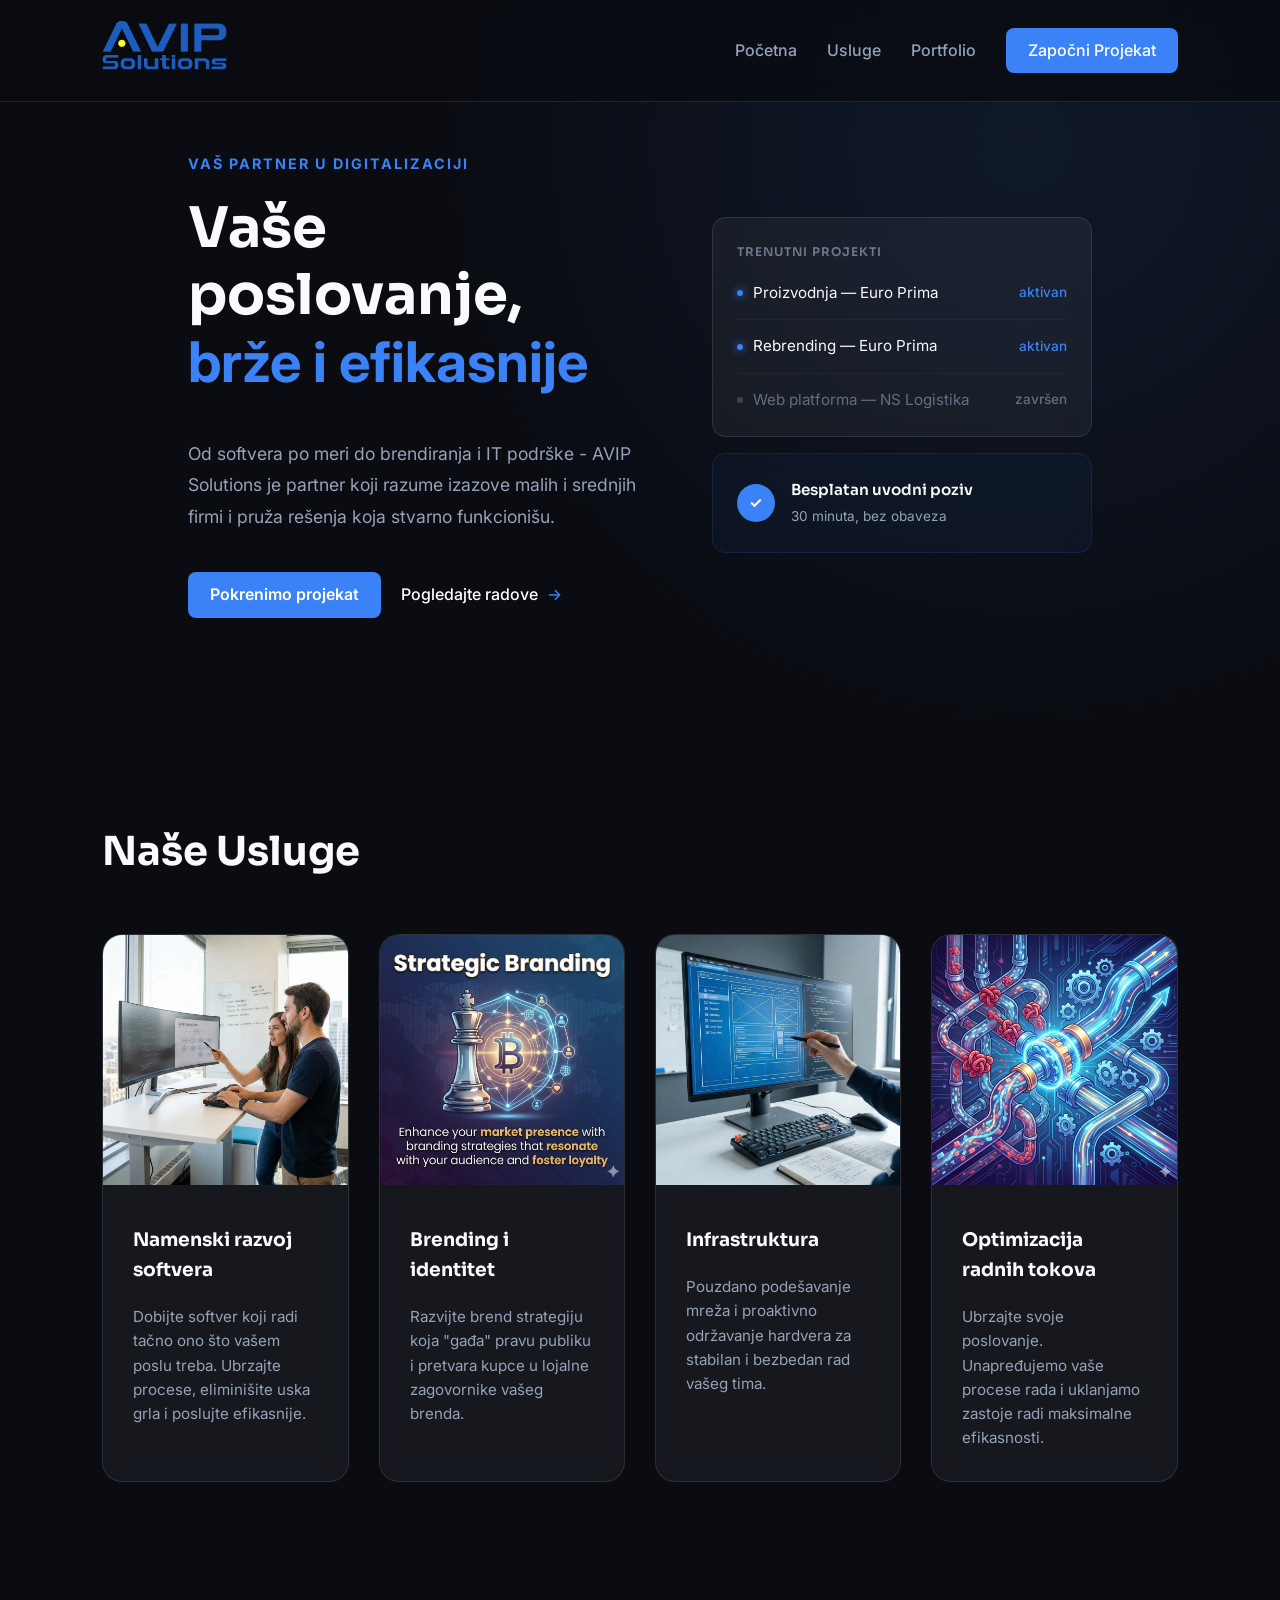
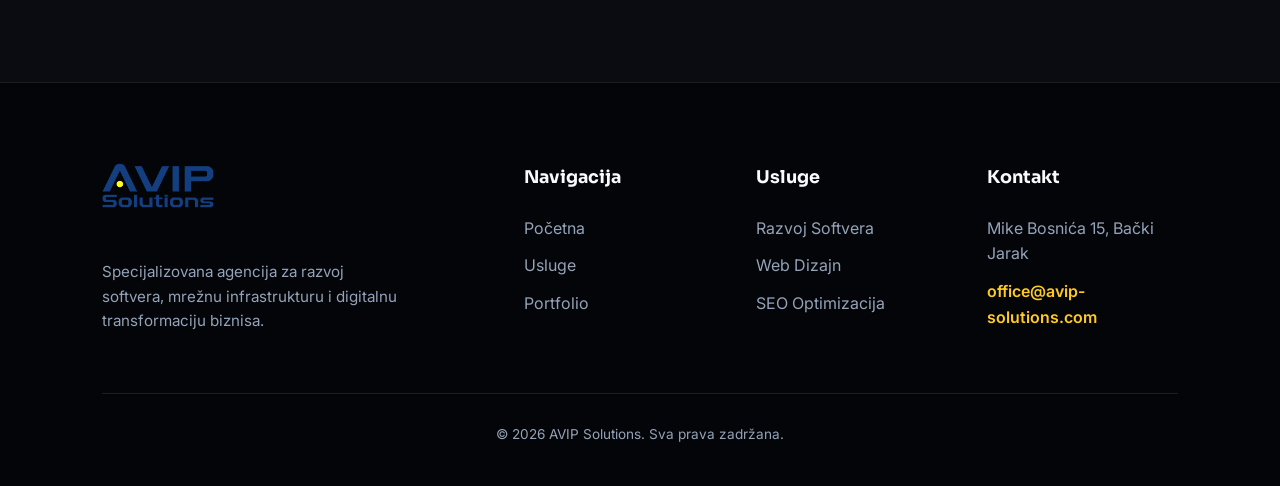
==== index.html @ 5bfb1603 "popravljen raspored na hero sekciji" ====
<!DOCTYPE html>
<html lang="sr">
<head>
  <meta charset="UTF-8">
  <meta name="viewport" content="width=device-width, initial-scale=1.0">
  <title>Početna | AVIP Solutions</title>
  <link rel="stylesheet" href="css/style.css">
</head>
<body>

<div id="nav-placeholder"></div>

<header class="hero-sekcija">
  <div class="kontejner"> <div class="hero-sadrzaj">
    <span class="nadnaslov">VAŠ PARTNER U DIGITALIZACIJI</span>

    <h1>
      Vaše poslovanje,<br> <span class="plavi-tekst">brže i efikasnije</span>
    </h1>

    <p class="hero-opis">
      Od softvera po meri do brendiranja i IT podrške - AVIP Solutions je partner koji razume izazove malih i srednjih firmi i pruža rešenja koja stvarno funkcionišu.
    </p>

    <div class="hero-akcije">
      <a href="kontakt.html" class="dugme-akcija">Pokrenimo projekat</a>
      <a href="portfolio.html" class="link-sekundarni">Pogledajte radove <span class="strelica">→</span></a>
    </div>
  </div>
    <div class="hero-desno">
      <div class="hero-kartica">
        <h3>TRENUTNI PROJEKTI</h3>
        <ul class="lista-projekata">
          <li>
            <span class="projekat-naziv"><span class="tackica plava-tackica"></span>Proizvodnja &mdash; Euro Prima</span>
            <span class="status aktivan">aktivan</span>
          </li>
          <li>
            <span class="projekat-naziv"><span class="tackica plava-tackica"></span>Rebrending &mdash; Euro Prima</span>
            <span class="status aktivan">aktivan</span>
          </li>
          <li>
            <span class="projekat-naziv tekst-zavrsen"><span class="tackica siva-tackica"></span>Web platforma &mdash; NS Logistika</span>
            <span class="status zavrsen">završen</span>
          </li>
        </ul>
      </div>

      <div class="hero-kartica kartica-poziv">
        <div class="krug-kvacica">&check;</div>
        <div class="poziv-tekst">
          <h4>Besplatan uvodni poziv</h4>
          <p>30 minuta, bez obaveza</p>
        </div>
      </div>
    </div>

  </div> </header>

<section class="sekcija-usluge-pocetna">
  <div class="kontejner">
    <h2 class="usluge-pocetna-naslov">Naše Usluge</h2>

    <div class="usluge-mreza-pocetna">

      <a href="usluge.html" class="portfolio-link">
        <div class="portfolio-kartica">
          <div class="kontejner-slike">
            <img src="img/razvojsoftvera.webp" alt="Namenski razvoj softvera">
          </div>
          <div class="sadrzaj-kartice">
            <h3>Namenski razvoj softvera</h3>
            <p>Dobijte softver koji radi tačno ono što vašem poslu treba. Ubrzajte procese, eliminišite uska grla i poslujte efikasnije.</p>
          </div>
        </div>
      </a>

      <a href="usluge.html" class="portfolio-link">
        <div class="portfolio-kartica">
          <div class="kontejner-slike">
            <img src="img/brending.webp" alt="Brending i identitet">
          </div>
          <div class="sadrzaj-kartice">
            <h3>Brending i identitet</h3>
            <p>Razvijte brend strategiju koja "gađa" pravu publiku i pretvara kupce u lojalne zagovornike vašeg brenda.</p>
          </div>
        </div>
      </a>

      <a href="usluge.html" class="portfolio-link">
        <div class="portfolio-kartica">
          <div class="kontejner-slike">
            <img src="img/infrastruktura.webp" alt="Infrastruktura">
          </div>
          <div class="sadrzaj-kartice">
            <h3>Infrastruktura</h3>
            <p>Pouzdano podešavanje mreža i proaktivno održavanje hardvera za stabilan i bezbedan rad vašeg tima.</p>
          </div>
        </div>
      </a>

      <a href="usluge.html" class="portfolio-link">
        <div class="portfolio-kartica">
          <div class="kontejner-slike">
            <img src="img/organizacijart.webp" alt="Optimizacija radnih tokova">
          </div>
          <div class="sadrzaj-kartice">
            <h3>Optimizacija radnih tokova</h3>
            <p>Ubrzajte svoje poslovanje. Unapređujemo vaše procese rada i uklanjamo zastoje radi maksimalne efikasnosti.</p>
          </div>
        </div>
      </a>

    </div>
  </div>
</section>

<div id="footer-placeholder"></div>

<script src="js/skriptaZaNaviFoot.js"></script>
</body>
</html>
---- css/style.css ----
/* boje i fontovi */
@import url('https://fonts.googleapis.com/css2?family=Inter:wght@300;400;600&family=Sora:wght@400;600;700;800&display=swap');

:root {
  --pozadina-tamna: #0a0c12;
  --pozadina-kartice: rgba(255, 255, 255, 0.05);
  --akcenat-plava: #3b82f6;
  --tekst-glavni: #f8fafc;
  --tekst-izbledeli: #94a3b8;
  --staklo-ivica: rgba(255, 255, 255, 0.1);
  --tranzicija: all 0.3s ease;
  --logo-plava: #1b3a6a;
  --akcenat-zuta: #ffcb1f;
}

/* resetovanje */
* {
  margin: 0;
  padding: 0;
  box-sizing: border-box;
  font-family: 'Inter', sans-serif;
}

body {
  background-color: var(--pozadina-tamna);
  color: var(--tekst-glavni);
  line-height: 1.6;
  overflow-x: hidden;
}

/* navbar */
.navigacija {
  display: flex;
  justify-content: space-between;
  align-items: center;
  padding: 20px 8%;
  position: fixed;
  top: 0;
  width: 100%;
  z-index: 1000;
  background: rgba(10, 12, 18, 0.85);
  backdrop-filter: blur(12px);
  border-bottom: 1px solid var(--staklo-ivica);
}

.logo {
  font-family: 'Sora', sans-serif;
  font-size: 1.5rem;
  font-weight: 800;
  text-decoration: none;
  color: var(--logo-plava);
  filter: brightness(1.5);
}

.logo span {
  color: var(--akcenat-zuta);
}

.kontejner {
  width: 100%;
  padding: 0 8%; /* Ovo je ključ - poklapa se sa tvojim navbarom */
  margin: 0 auto;
  max-width: 1440px;
}

.nav-linkovi {
  display: flex;
  list-style: none;
  gap: 30px;
  align-items: center;
}

.nav-linkovi a {
  text-decoration: none;
  color: var(--tekst-izbledeli);
  transition: var(--tranzicija);
  font-weight: 500;
}

.nav-linkovi a:hover, .nav-linkovi a.aktivno {
  color: var(--tekst-glavni);
}

.dugme-akcija {
  background: var(--akcenat-plava);
  color: white !important;
  padding: 10px 22px;
  border-radius: 8px;
  font-weight: 600;
  text-decoration: none;
  transition: var(--tranzicija);
}

.dugme-akcija:hover {
  filter: brightness(1.1);
  transform: translateY(-2px);
  box-shadow: 0 4px 15px rgba(59, 130, 246, 0.4);
}

/* kartice : portfolio */
.portfolio-link {
  text-decoration: none;
  color: inherit;
  display: block;
}

.portfolio-kartica {
  background: var(--pozadina-kartice);
  border-radius: 20px;
  overflow: hidden;
  border: 1px solid var(--staklo-ivica);
  transition: var(--tranzicija);
  height: 100%;
  backdrop-filter: blur(10px);
}

.kontejner-slike {
  height: 250px;
  background: #161b22;
  overflow: hidden;
  display: flex;
  align-items: center;
  justify-content: center;
}

.kontejner-slike img {
  width: 100%;
  height: 100%;
  object-fit: cover;
  transition: transform 0.5s ease;
}

.sadrzaj-kartice {
  padding: 30px;
}

.kategorija {
  color: var(--akcenat-plava);
  font-size: 0.8rem;
  font-weight: 700;
  text-transform: uppercase;
  letter-spacing: 1px;
}

.sadrzaj-kartice h3 {
  margin: 10px 0;
  font-family: 'Sora', sans-serif;
}

.sadrzaj-kartice p {
  color: var(--tekst-izbledeli);
  font-size: 0.95rem;
}

/* efekat za kartice */
.portfolio-kartica:hover {
  transform: translateY(-10px);
  border-color: var(--akcenat-plava);
  box-shadow: 0 20px 40px rgba(0, 0, 0, 0.4);
  background: rgba(255, 255, 255, 0.08);
}

.portfolio-kartica:hover .kontejner-slike img {
  transform: scale(1.1);
}

/* prednosti i animacija */
.panel-prednost {
  background: rgba(255, 255, 255, 0.015);
  padding: 40px;
  border-radius: 20px;
  border: 1px solid rgba(255, 255, 255, 0.04);
  transition: all 0.4s ease;
}

.plavi-hover { border-left: 4px solid var(--akcenat-plava); }
.plavi-hover:hover {
  border-color: rgba(59, 130, 246, 0.4);
  box-shadow: -8px 0 25px rgba(59, 130, 246, 0.15);
  background: rgba(255, 255, 255, 0.025);
  transform: translateY(-3px);
}

.zuti-hover { border-left: 4px solid var(--akcenat-zuta); }
.zuti-hover:hover {
  border-color: rgba(255, 203, 31, 0.4);
  box-shadow: -8px 0 25px rgba(255, 203, 31, 0.15);
  background: rgba(255, 255, 255, 0.025);
  transform: translateY(-3px);
}

/* sjaj u pozadini*/
.glow-top-left {
  position: absolute; top: 10%; left: 0; width: 400px; height: 400px;
  background: rgba(59, 130, 246, 0.12); filter: blur(100px); border-radius: 50%; pointer-events: none; z-index: 0;
}

.glow-bottom-right {
  position: absolute; bottom: 0; right: 0; width: 300px; height: 300px;
  background: rgba(255, 203, 31, 0.06); filter: blur(90px); border-radius: 50%; pointer-events: none; z-index: 0;
}

/* podnozje-footer */
.glavni-footer {
  background: #040508;
  padding: 80px 8% 40px;
  border-top: 1px solid var(--staklo-ivica);
  margin-top: 100px;
}

.footer-mreza {
  display: grid;
  grid-template-columns: 2fr 1fr 1fr 1fr;
  gap: 40px;
}

.footer-kolona h4 {
  color: var(--tekst-glavni);
  font-family: 'Sora', sans-serif;
  margin-bottom: 25px;
  font-size: 1.1rem;
}

.opis-firme {
  color: var(--tekst-izbledeli);
  margin-top: 20px;
  max-width: 300px;
  font-size: 0.95rem;
}

.footer-linkovi { list-style: none; }
.footer-linkovi li { margin-bottom: 12px; }
.footer-linkovi a {
  text-decoration: none;
  color: var(--tekst-izbledeli);
  transition: var(--tranzicija);
}

.footer-linkovi a:hover {
  color: var(--akcenat-plava);
  padding-left: 5px;
}

.autorska-prava {
  margin-top: 60px;
  padding-top: 30px;
  border-top: 1px solid var(--staklo-ivica);
  text-align: center;
  color: var(--tekst-izbledeli);
  font-size: 0.85rem;
}

/* responzivnost ka dalje*/
@media (max-width: 768px) {
  .nav-linkovi { display: none; }
  .footer-mreza { grid-template-columns: 1fr; gap: 30px; }
  .footer-kolona { text-align: center; }
}
/* stilovi */
.hero-sekcija {
  padding: 150px 8% 100px;
  min-height: 80vh;
  display: flex;
  align-items: center;
  justify-content: flex-start;
  background: radial-gradient(circle at 80% 20%, rgba(59, 130, 246, 0.1) 0%, transparent 50%);
}
.hero-sekcija p {
  margin-left: 0 ;
  margin-right: auto ;
  text-align: left ;
  max-width: 600px;
}

.nadnaslov {
  color: var(--akcenat-plava);
  font-weight: 700;
  letter-spacing: 2px;
  font-size: 0.9rem;
  display: block;
}

.hero-sekcija h1 {
  font-family: 'Sora', sans-serif;
  font-size: 3.5rem;
  line-height: 1.2;
  margin: 20px 0;
  max-width: 800px;
}

.plavi-tekst {
  color: var(--akcenat-plava);
}

.hero-opis {
  color: var(--tekst-izbledeli);
  font-size: 1.1rem;
  max-width: 600px;
  margin-bottom: 60px;
}

.hero-akcije {
  display: flex;
  gap: 20px;
  align-items: center;
}

.link-sekundarni {
  color: white;
  text-decoration: none;
  font-weight: 500;
  transition: var(--tranzicija);
}

.strelica {
  color: var(--akcenat-plava);
  margin-left: 5px;
}

/* logo i nav */
.nav-logo-img {
  height: 50px;
  width: auto;
  filter: brightness(1.2) contrast(1.1);
}

.dugme-akcija {
  display: inline-block;
}

/* detalji futera */
.logo-footer {
  display: flex;
  align-items: center;
  margin-bottom: 20px;
  text-decoration: none;
}

.footer-logo-img {
  height: 45px;
  width: auto;
  filter: brightness(1.2) contrast(1.1);
}

.kontakt-adresa {
  color: var(--tekst-izbledeli);
}

.kontakt-email {
  color: var(--akcenat-zuta);
  font-weight: 600;
  margin-top: 10px;
}

/* osnovni kontejner - sekcije */
.kontakt-heroj {
  padding: 160px 8% 100px;
  min-height: 100vh;
  display: flex;
  align-items: center;
  position: relative;
  overflow: hidden;
  background: radial-gradient(circle at 10% 20%, rgba(59, 130, 246, 0.05) 0%, transparent 40%);
}

/* leva strana i forma  */
.kontakt-mreza {
  display: grid;
  grid-template-columns: repeat(auto-fit, minmax(350px, 1fr));
  gap: 80px;
  width: 100%;
  max-width: 1300px;
  margin: 0 auto;
  position: relative;
  z-index: 1;
  align-items: stretch;
}

/* kolona sa leve strane, tekst i kartice */
.kontakt-tekst {
  display: flex;
  flex-direction: column;
  height: 100%;
}

.kontakt-tekst h1 {
  font-family: 'Sora', sans-serif;
  font-size: clamp(2.5rem, 5vw, 3.8rem);
  margin: 20px 0 30px;
  line-height: 1.1;
  letter-spacing: -1px;
}

/* razmak da gurne dole za ravnanje */
.razmak-do-kartica {
  flex: 1 1 auto;
}

/* kontakt kartice  */
.kontakt-kartice-grupa {
  display: flex;
  flex-direction: column;
  gap: 20px;
}

.kontakt-kartica {
  background: var(--pozadina-kartice);
  padding: 25px;
  border-radius: 20px;
  border: 1px solid var(--staklo-ivica);
  display: flex;
  gap: 20px;
  align-items: center;
  transition: all 0.4s ease;
  cursor: pointer;
}

.ikona-okvir {
  width: 50px;
  height: 50px;
  border-radius: 12px;
  display: flex;
  align-items: center;
  justify-content: center;
  font-size: 1.2rem;
}

/* nasa kancelarija varijabla plava */
.plava-kartica h3 {
  color: var(--akcenat-plava);
  font-size: 14px;
  margin: 0 0 5px 0;
}

/* direktan kontakt varijabla zuta */
.zuta-kartica h3 {
  color: var(--akcenat-zuta);
  font-size: 14px;
  margin: 0 0 5px 0;
}

/* stilovi za kartice */
.plava-kartica .ikona-okvir { background: rgba(59, 130, 246, 0.1); color: var(--akcenat-plava); }
.zuta-kartica .ikona-okvir { background: rgba(255, 203, 31, 0.1); color: var(--akcenat-zuta); }

.plava-kartica:hover {
  transform: translateY(-5px) scale(1.01);
  border-color: var(--akcenat-plava);
  box-shadow: 0 10px 25px rgba(59, 130, 246, 0.2);
  background: rgba(59, 130, 246, 0.08);
}

.zuta-kartica:hover {
  transform: translateY(-5px) scale(1.01);
  border-color: var(--akcenat-zuta);
  box-shadow: 0 10px 25px rgba(255, 203, 31, 0.15);
  background: rgba(255, 203, 31, 0.08);
}

/* efekat za kontakt */
.kontakt-forma {
  background: rgba(255, 255, 255, 0.02);
  padding: 50px;
  border-radius: 35px;
  border: 1px solid rgba(255, 255, 255, 0.08);
  backdrop-filter: blur(25px);
  box-shadow: 0 40px 80px rgba(0,0,0,0.5), inset 0 0 20px rgba(255,255,255,0.01);
}

.forma-red {
  display: grid;
  grid-template-columns: 1fr 1fr;
  gap: 25px;
  margin-bottom: 25px;
}

.polje label {
  display: block;
  margin-bottom: 12px;
  font-size: 0.85rem;
  color: var(--tekst-izbledeli);
  font-weight: 500;
}

.polje input, .polje textarea, .selekt-projekta {
  width: 100%;
  padding: 16px;
  background: rgba(10, 12, 18, 0.6);
  border: 1px solid rgba(255,255,255,0.1);
  border-radius: 14px;
  color: white;
  outline: none;
  transition: all 0.3s;
}

/* efekti za polja */
.polje input:focus, .polje textarea:focus {
  border-color: var(--akcenat-plava);
  background: rgba(59, 130, 246, 0.03);
  box-shadow: 0 0 15px rgba(59, 130, 246, 0.1);
}

/* plavo dugme u formi */
.forma-dugme {
  width: 100%;
  padding: 20px;
  border: none;
  cursor: pointer;
  font-size: 1.1rem;
  border-radius: 14px;
  font-weight: 700;
  background: var(--akcenat-plava);
  color: white;
  transition: all 0.3s ease-in-out;
  box-shadow: 0 10px 20px rgba(59, 130, 246, 0.3);
}

.forma-dugme:hover {
  transform: scale(1.03);
  box-shadow: 0 15px 35px rgba(59, 130, 246, 0.5);
}

/* custom select strelica */
.selekt-projekta {
  appearance: none;
  background-image: url('data:image/svg+xml;charset=US-ASCII,%3Csvg%20xmlns%3D%22http%3A%2F%2Fwww.w3.org%2F2000%2Fsvg%22%20width%3D%2224%22%20height%3D%2224%22%20viewBox%3D%220%200%2024%2024%22%20fill%3D%22none%22%20stroke%3D%22%23666%22%20stroke-width%3D%222%22%20stroke-linecap%3D%22round%22%20stroke-linejoin%3D%22round%22%3E%3Cpolyline%20points%3D%226%209%2012%2015%2018%209%22%3E%3C%2Fpolyline%3E%3C%2Fsvg%3E');
  background-repeat: no-repeat;
  background-position: right 15px center;
}

/* hero i header */
.usluge-header {
  padding: 180px 8% 80px;
  text-align: center;
  position: relative;
}

.header-centar {
  position: relative;
  z-index: 1;
}

.header-centar h1 {
  font-family: 'Sora', sans-serif;
  font-size: 3rem;
  margin-bottom: 20px;
}

.hero-opis {
  color: var(--tekst-izbledeli);
  max-width: 750px;
  margin: 40px auto;
  font-size: 1.1rem;
  line-height: 1.8;
}

/* kartice-mreza */
.sekcija-kartice {
  padding: 60px 8% 100px;
}

.usluge-mreza {
  display: grid;
  grid-template-columns: repeat(auto-fit, minmax(320px, 1fr));
  gap: 30px;
}

.portfolio-kartica.sadrzaj-kartice h3 {
  color: white;
  margin-bottom: 15px;
}

/* sekcija prednosti */
.sekcija-prednosti {
  padding: 100px 8%;
  background: #080a10;
  border-top: 1px solid rgba(255,255,255,0.03);
}

.prednosti-naslov {
  font-family: 'Sora', sans-serif;
  font-size: 2.5rem;
  margin-bottom: 60px;
  text-align: center;
}

.prednosti-mreza {
  display: grid;
  grid-template-columns: repeat(auto-fit, minmax(300px, 1fr));
  gap: 50px;
}

.panel-prednost p {
  color: var(--tekst-izbledeli);
}

/* citat-testimonial */
.sekcija-citat {
  padding: 120px 8%;
  text-align: center;
  position: relative;
}

.glow-centar-fiksiran {
  position: absolute;
  top: 50%;
  left: 50%;
  transform: translate(-50%, -50%);
  opacity: 0.5;
  width: 400px;
  height: 400px;
  background: rgba(59, 130, 246, 0.15);
  filter: blur(100px);
  pointer-events: none;
}

.citat-box {
  max-width: 850px;
  margin: 0 auto;
  padding: 70px;
  position: relative;
  z-index: 1;
}

.citat-glavni {
  font-size: 1.6rem;
  font-style: italic;
  font-family: 'Sora', sans-serif;
  margin-bottom: 35px;
  line-height: 1.6;
}

.potpis-klijenta {
  font-size: 1.15rem;
  font-weight: 700;
  color: var(--akcenat-plava);
}

.sekcija-faq {
  padding: 100px 8%;
  background: #080a10;
}

.faq-naslov {
  font-family: 'Sora', sans-serif;
  text-align: center;
  margin-bottom: 60px;
}

.faq-box {
  max-width: 800px;
  margin: 0 auto;
  padding: 10px;
}

.faq-stavka {
  margin-bottom: 10px;
  border-bottom: 1px solid var(--staklo-ivica);
  padding: 25px;
}

.faq-stavka h4 {
  margin-bottom: 12px;
  font-family: 'Sora', sans-serif;
}

.faq-stavka p {
  color: var(--tekst-izbledeli);
}

.bez-borda {
  border-bottom: none;
}

/* konacno CTA */
.sekcija-cta {
  padding: 120px 8%;
  text-align: center;
  position: relative;
}

.cta-sadrzaj {
  position: relative;
  z-index: 1;
}

.cta-naslov {
  font-family: 'Sora', sans-serif;
  font-size: 2.8rem;
  margin-bottom: 25px;
}

.cta-opis {
  color: var(--tekst-izbledeli);
  margin-bottom: 50px;
  font-size: 1.15rem;
}

.cta-dugme {
  padding: 20px 60px !important;
  font-size: 1.2rem !important;
}

/* Footer Specifičnosti */
.logo-footer {
  margin-bottom: 25px;
  display: inline-block;
}

.footer-logo-img {
  height: 45px;
}

.kontakt-adresa {
  color: var(--tekst-izbledeli);
  margin-bottom: 12px;
}

.kontakt-email {
  color: var(--akcenat-zuta);
  font-weight: 600;
}

/* desni deo pocetne stranice */

/* gasimo flexbox samo na kontejneru unutar hero sekcije i pretvaram u grid */
.hero-sekcija .kontejner {
  display: grid !important;
  grid-template-columns: 1fr 380px !important; /* Levo tekst fleks, desno kartice fiksne */
  column-gap: 6% !important;
  row-gap: 40px !important;
  align-items: center !important;
}

/* ogranicavam sirinu da ne gura kolonu */
.hero-sekcija .hero-sadrzaj {
  width: 100% !important;
  max-width: 650px !important;
}

/* ako se dodaju brojke ili statistika onda idu ispod teksta */
.hero-sekcija .hero-brojke {
  grid-column: 1 !important;
  display: flex !important;
  gap: 60px !important;
  border-top: 1px solid var(--staklo-ivica) !important;
  padding-top: 30px !important;
  margin-top: 20px !important;
}

/* stabilizujemo desnu kolonu sa karticama */
.hero-sekcija .hero-desno {
  width: 380px !important;
  display: flex !important;
  flex-direction: column !important;
  gap: 16px !important;
}

/* stilovi */
.hero-kartica {
  background: var(--pozadina-kartice) !important;
  border: 1px solid var(--staklo-ivica) !important;
  border-radius: 14px !important;
  padding: 24px !important;
  backdrop-filter: blur(10px) !important;
  width: 100% !important;
}

.hero-kartica h3 {
  font-family: 'Sora', sans-serif !important;
  color: var(--tekst-izbledeli) !important;
  font-size: 0.75rem !important;
  letter-spacing: 1px !important;
  margin-top: 0 !important;
  margin-bottom: 20px !important;
  font-weight: 600 !important;
  opacity: 0.7 !important;
}

.lista-projekata {
  list-style: none !important;
  padding: 0 !important;
  margin: 0 !important;
}

.lista-projekata li {
  display: flex !important;
  justify-content: space-between !important;
  align-items: center !important;
  padding: 14px 0 !important;
  font-size: 0.95rem !important;
  border-bottom: 1px solid rgba(255, 255, 255, 0.03) !important;
}

.lista-projekata li:last-child {
  border-bottom: none !important;
  padding-bottom: 0 !important;
}

.lista-projekata li:first-child {
  padding-top: 0 !important;
}

.projekat-naziv {
  display: flex !important;
  align-items: center !important;
  gap: 10px !important;
  color: var(--tekst-glavni) !important;
}

.tekst-zavrsen {
  color: var(--tekst-izbledeli) !important;
  opacity: 0.6 !important;
}

.tackica {
  width: 6px !important;
  height: 6px !important;
  border-radius: 50% !important;
  display: inline-block !important;
}

.plava-tackica {
  background-color: var(--akcenat-plava) !important;
  box-shadow: 0 0 8px var(--akcenat-plava) !important;
}

.siva-tackica {
  background-color: var(--tekst-izbledeli) !important;
  opacity: 0.5 !important;
}

.status {
  font-weight: 500 !important;
  font-size: 0.85rem !important;
}

.status.aktivan {
  color: var(--akcenat-plava) !important;
}

.status.zavrsen {
  color: var(--tekst-izbledeli) !important;
  opacity: 0.6 !important;
}

/* plava kartica za uvodni poziv */
.kartica-poziv {
  display: flex !important;
  flex-direction: row !important;
  align-items: center !important;
  gap: 16px !important;
  background: rgba(59, 130, 246, 0.05) !important;
  border: 1px solid rgba(59, 130, 246, 0.15) !important;
}

/* mali plavi krug sa kvacicom */
.krug-kvacica {
  width: 38px !important;
  height: 38px !important;
  background-color: var(--akcenat-plava) !important;
  border-radius: 50% !important;
  display: flex !important;
  align-items: center !important;
  justify-content: center !important;
  color: white !important;
  font-size: 0.95rem !important;
  font-weight: bold !important;
  flex-shrink: 0 !important;
}

.poziv-tekst h4 {
  margin: 0 0 4px 0 !important;
  color: var(--tekst-glavni) !important;
  font-size: 0.95rem !important;
  font-family: 'Sora', sans-serif !important;
  font-weight: 600 !important;
}

.poziv-tekst p {
  margin: 0 !important;
  color: var(--tekst-izbledeli) !important;
  font-size: 0.85rem !important;
}

.broj-stavka h2 {
  font-family: 'Sora', sans-serif !important;
  font-size: 2.5rem !important;
  color: var(--tekst-glavni) !important;
  margin-top: 0 !important;
  margin-bottom: 4px !important;
  font-weight: 700 !important;
}

.broj-stavka p {
  color: var(--tekst-izbledeli) !important;
  font-size: 0.9rem !important;
  margin: 0 !important;
}

/* response za telefone */
@media (max-width: 991px) {
  .hero-sekcija .kontejner {
    grid-template-columns: 1fr !important; /* sve prelazi u jednu kolonu */
    gap: 50px !important;
  }

  .hero-sekcija .hero-sadrzaj,
  .hero-sekcija .hero-desno,
  .hero-sekcija .hero-brojke {
    width: 100% !important;
    max-width: 100% !important;
  }
}


/* pocetna strana */

.sekcija-usluge-pocetna {
  padding: 100px 0;
  background-color: var(--pozadina-tamna);
  position: relative;
}

.usluge-pocetna-naslov {
  font-family: 'Sora', sans-serif;
  font-size: 2.5rem;
  font-weight: 700;
  margin-bottom: 50px;
  text-align: left; /* prati poravnanje hero naslova */
  color: var(--tekst-glavni);
}

/*  grid od 4 kolone*/
.usluge-mreza-pocetna {
  display: grid;
  grid-template-columns: repeat(4, 1fr);
  gap: 30px;
  width: 100%;
}

/* peglam visine da sve kartice u redu uvek budu iste visine bez obzira na kolicinu teksta */
.usluge-mreza-pocetna .portfolio-link {
  height: 100%;
}

.usluge-mreza-pocetna .portfolio-kartica {
  display: flex;
  flex-direction: column;
  height: 100%;
}

.usluge-mreza-pocetna .sadrzaj-kartice {
  flex-grow: 1;
  display: flex;
  flex-direction: column;
}

.usluge-mreza-pocetna .sadrzaj-kartice p {
  flex-grow: 1;
  margin-top: 10px;
}


/* za tablete prebacujemo u 2 kolone */
@media (max-width: 1200px) {
  .usluge-mreza-pocetna {
    grid-template-columns: repeat(2, 1fr);
    gap: 25px;
  }
  .usluge-pocetna-naslov {
    font-size: 2.2rem;
    margin-bottom: 40px;
  }
}

/* za mobilne sve ide u jednu kolonu */
@media (max-width: 650px) {
  .usluge-mreza-pocetna {
    grid-template-columns: 1fr;
    gap: 20px;
  }
  .sekcija-usluge-pocetna {
    padding: 60px 0;
  }
  .usluge-pocetna-naslov {
    font-size: 1.8rem;
    margin-bottom: 30px;
  }
}
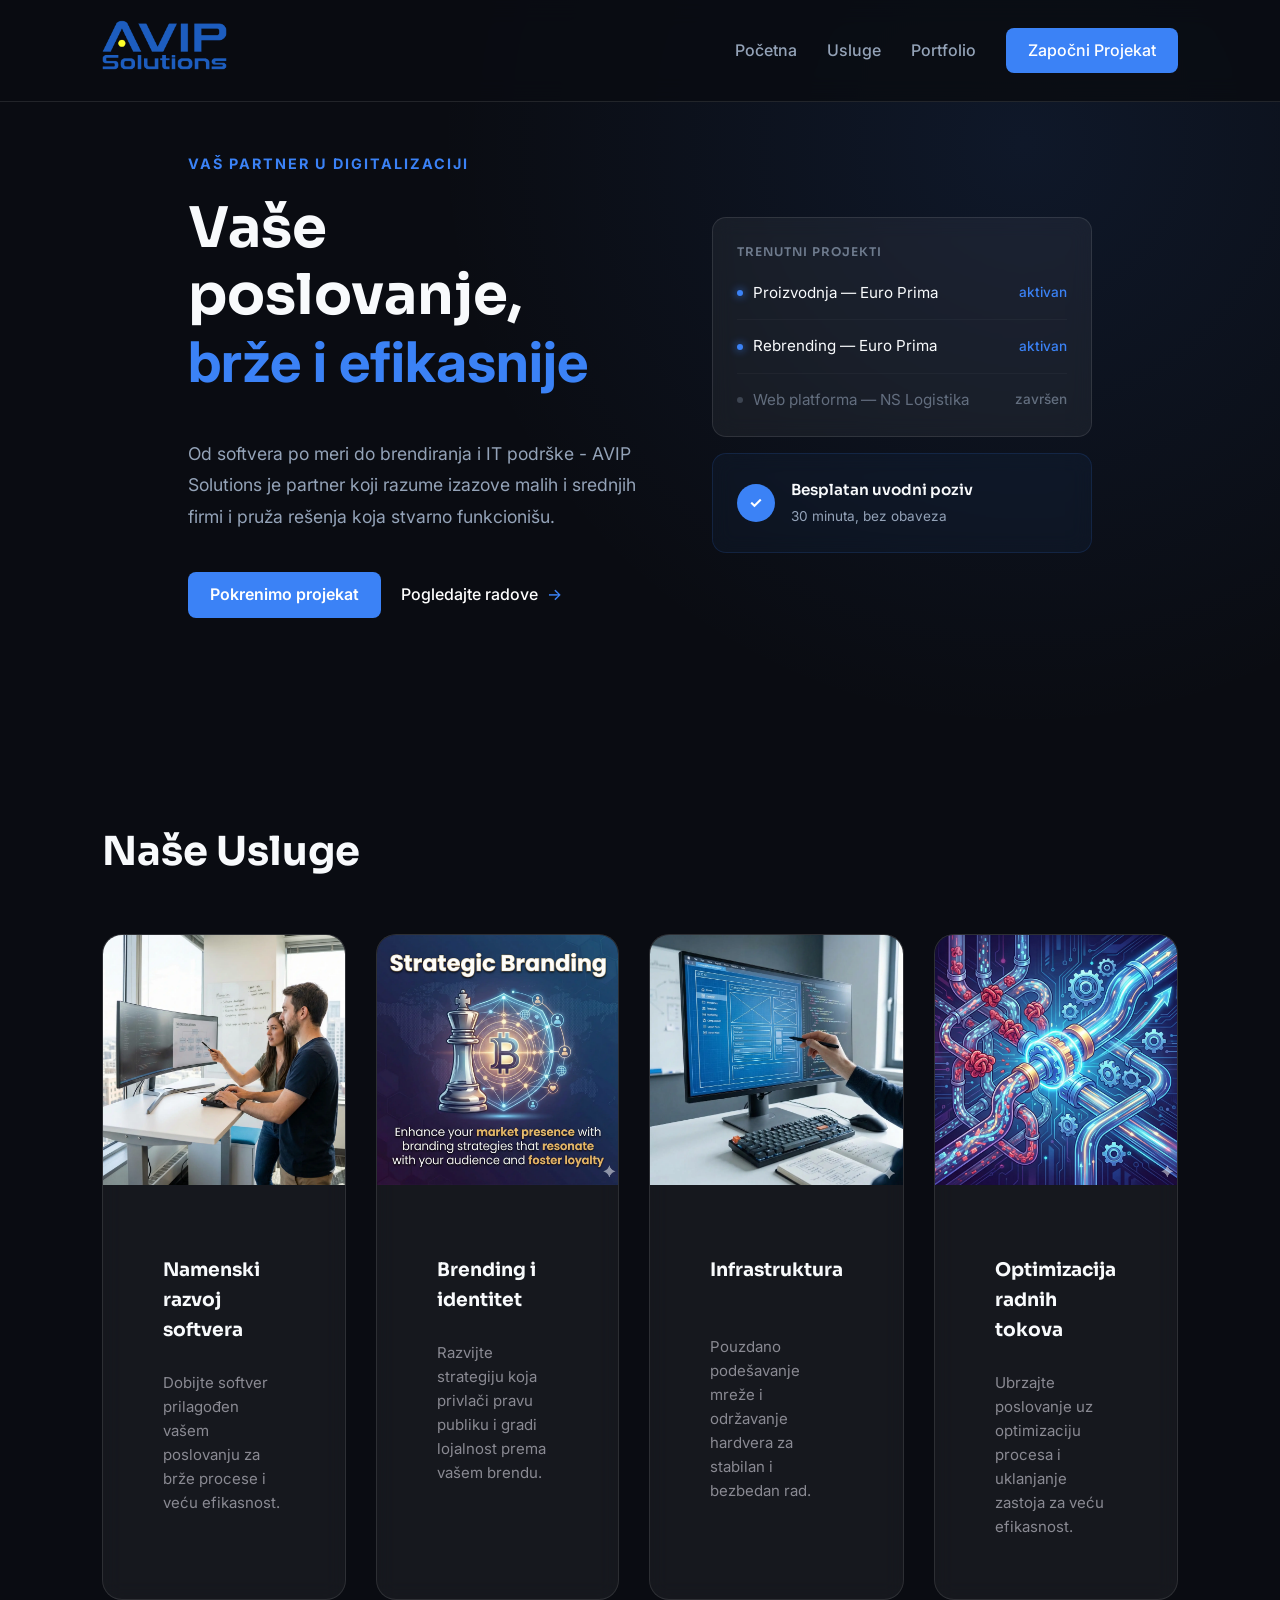
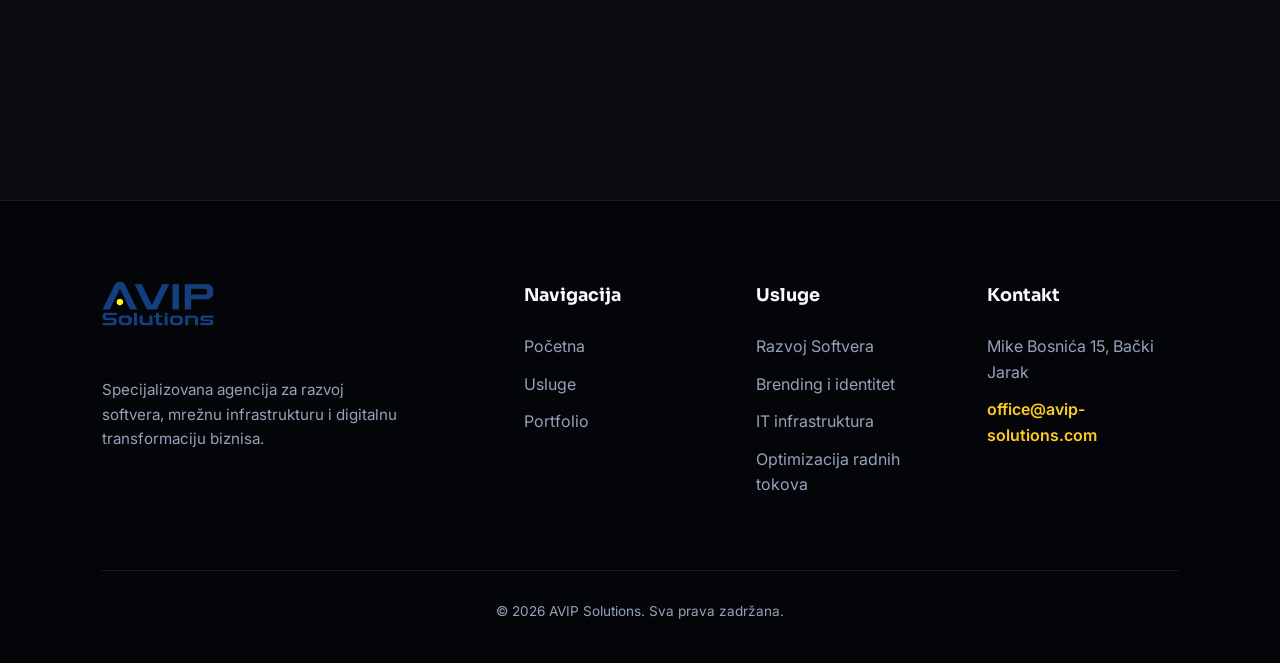
==== commit 3e9fa6fe: "end version" ====
--- a/index.html
+++ b/index.html
@@ -68,21 +68,22 @@
           <div class="kontejner-slike">
             <img src="img/razvojsoftvera.webp" alt="Namenski razvoj softvera">
           </div>
-          <div class="sadrzaj-kartice">
+
+          <div class="sadrzaj-kartice kartica-usluge">
             <h3>Namenski razvoj softvera</h3>
-            <p>Dobijte softver koji radi tačno ono što vašem poslu treba. Ubrzajte procese, eliminišite uska grla i poslujte efikasnije.</p>
+            <p>Dobijte softver prilagođen vašem poslovanju za brže procese i veću efikasnost.</p>
           </div>
+
         </div>
       </a>
-
       <a href="usluge.html" class="portfolio-link">
         <div class="portfolio-kartica">
           <div class="kontejner-slike">
             <img src="img/brending.webp" alt="Brending i identitet">
           </div>
-          <div class="sadrzaj-kartice">
+          <div class="sadrzaj-kartice kartica-usluge">
             <h3>Brending i identitet</h3>
-            <p>Razvijte brend strategiju koja "gađa" pravu publiku i pretvara kupce u lojalne zagovornike vašeg brenda.</p>
+            <p>Razvijte strategiju koja privlači pravu publiku i gradi lojalnost prema vašem brendu.</p>
           </div>
         </div>
       </a>
@@ -92,10 +93,9 @@
           <div class="kontejner-slike">
             <img src="img/infrastruktura.webp" alt="Infrastruktura">
           </div>
-          <div class="sadrzaj-kartice">
+          <div class="sadrzaj-kartice kartica-usluge">
             <h3>Infrastruktura</h3>
-            <p>Pouzdano podešavanje mreža i proaktivno održavanje hardvera za stabilan i bezbedan rad vašeg tima.</p>
-          </div>
+            <p>Pouzdano podešavanje mreže i održavanje hardvera za stabilan i bezbedan rad.</p>          </div>
         </div>
       </a>
 
@@ -104,16 +104,16 @@
           <div class="kontejner-slike">
             <img src="img/organizacijart.webp" alt="Optimizacija radnih tokova">
           </div>
-          <div class="sadrzaj-kartice">
+          <div class="sadrzaj-kartice kartica-usluge">
             <h3>Optimizacija radnih tokova</h3>
-            <p>Ubrzajte svoje poslovanje. Unapređujemo vaše procese rada i uklanjamo zastoje radi maksimalne efikasnosti.</p>
+            <p>Ubrzajte poslovanje uz optimizaciju procesa i uklanjanje zastoja za veću efikasnost.</p>
           </div>
         </div>
       </a>
-
     </div>
   </div>
 </section>
+
 
 <div id="footer-placeholder"></div>
 
--- a/css/style.css
+++ b/css/style.css
@@ -1,4 +1,4 @@
-/* boje i fontovi */
+
 @import url('https://fonts.googleapis.com/css2?family=Inter:wght@300;400;600&family=Sora:wght@400;600;700;800&display=swap');
 
 :root {
@@ -58,7 +58,7 @@
 
 .kontejner {
   width: 100%;
-  padding: 0 8%; /* Ovo je ključ - poklapa se sa tvojim navbarom */
+  padding: 0 8%;
   margin: 0 auto;
   max-width: 1440px;
 }
@@ -89,6 +89,7 @@
   font-weight: 600;
   text-decoration: none;
   transition: var(--tranzicija);
+  display: inline-block;
 }
 
 .dugme-akcija:hover {
@@ -97,7 +98,7 @@
   box-shadow: 0 4px 15px rgba(59, 130, 246, 0.4);
 }
 
-/* kartice : portfolio */
+/* kartice : portfolio i opšte */
 .portfolio-link {
   text-decoration: none;
   color: inherit;
@@ -131,7 +132,29 @@
 }
 
 .sadrzaj-kartice {
-  padding: 30px;
+  padding: 60px;
+}
+
+/* specijalne klse da mi se ne kvari sve ako menjam jednu */
+.sadrzaj-kartice.kartica-usluge p {
+  display: flex;
+  flex-direction: column;
+  flex-grow: 1;
+  color: #8a8a93;
+  font-size: 15px;
+  line-height: 1.6;
+  margin: 0;
+}
+
+.sadrzaj-kartice.kartica-usluge h3 {
+  min-height: 54px;
+  display: flex;
+  align-items: flex-start;
+  margin-bottom: 16px;
+}
+
+.sadrzaj-kartice.kartica-portfolio {
+  padding: 40px;
 }
 
 .kategorija {
@@ -158,6 +181,27 @@
   border-color: var(--akcenat-plava);
   box-shadow: 0 20px 40px rgba(0, 0, 0, 0.4);
   background: rgba(255, 255, 255, 0.08);
+}
+
+/* portfloio, rastezanje i fiksiranje linka */
+#mreza-portfolia .portfolio-link {
+  display: flex;
+  height: 100%;
+  text-decoration: none;
+}
+
+#mreza-portfolia .portfolio-kartica {
+  display: flex;
+  flex-direction: column;
+  width: 100%;
+  height: 100%;
+}
+
+#mreza-portfolia .sadrzaj-kartice {
+  display: flex;
+  flex-direction: column;
+  flex-grow: 1;
+  padding: 30px;
 }
 
 .portfolio-kartica:hover .kontejner-slike img {
@@ -189,7 +233,7 @@
   transform: translateY(-3px);
 }
 
-/* sjaj u pozadini*/
+/* sjaj iza */
 .glow-top-left {
   position: absolute; top: 10%; left: 0; width: 400px; height: 400px;
   background: rgba(59, 130, 246, 0.12); filter: blur(100px); border-radius: 50%; pointer-events: none; z-index: 0;
@@ -200,7 +244,7 @@
   background: rgba(255, 203, 31, 0.06); filter: blur(90px); border-radius: 50%; pointer-events: none; z-index: 0;
 }
 
-/* podnozje-footer */
+/* donji futer */
 .glavni-footer {
   background: #040508;
   padding: 80px 8% 40px;
@@ -250,13 +294,7 @@
   font-size: 0.85rem;
 }
 
-/* responzivnost ka dalje*/
-@media (max-width: 768px) {
-  .nav-linkovi { display: none; }
-  .footer-mreza { grid-template-columns: 1fr; gap: 30px; }
-  .footer-kolona { text-align: center; }
-}
-/* stilovi */
+/* hero i stilovi*/
 .hero-sekcija {
   padding: 150px 8% 100px;
   min-height: 80vh;
@@ -265,10 +303,11 @@
   justify-content: flex-start;
   background: radial-gradient(circle at 80% 20%, rgba(59, 130, 246, 0.1) 0%, transparent 50%);
 }
+
 .hero-sekcija p {
-  margin-left: 0 ;
-  margin-right: auto ;
-  text-align: left ;
+  margin-left: 0;
+  margin-right: auto;
+  text-align: left;
   max-width: 600px;
 }
 
@@ -295,8 +334,9 @@
 .hero-opis {
   color: var(--tekst-izbledeli);
   font-size: 1.1rem;
-  max-width: 600px;
-  margin-bottom: 60px;
+  max-width: 750px;
+  margin: 40px auto;
+  line-height: 1.8;
 }
 
 .hero-akcije {
@@ -317,22 +357,15 @@
   margin-left: 5px;
 }
 
-/* logo i nav */
 .nav-logo-img {
   height: 50px;
   width: auto;
   filter: brightness(1.2) contrast(1.1);
 }
 
-.dugme-akcija {
+.logo-footer {
+  margin-bottom: 25px;
   display: inline-block;
-}
-
-/* detalji futera */
-.logo-footer {
-  display: flex;
-  align-items: center;
-  margin-bottom: 20px;
   text-decoration: none;
 }
 
@@ -344,6 +377,7 @@
 
 .kontakt-adresa {
   color: var(--tekst-izbledeli);
+  margin-bottom: 12px;
 }
 
 .kontakt-email {
@@ -352,7 +386,7 @@
   margin-top: 10px;
 }
 
-/* osnovni kontejner - sekcije */
+/* kontakt stranica i struktura */
 .kontakt-heroj {
   padding: 160px 8% 100px;
   min-height: 100vh;
@@ -363,7 +397,6 @@
   background: radial-gradient(circle at 10% 20%, rgba(59, 130, 246, 0.05) 0%, transparent 40%);
 }
 
-/* leva strana i forma  */
 .kontakt-mreza {
   display: grid;
   grid-template-columns: repeat(auto-fit, minmax(350px, 1fr));
@@ -376,7 +409,6 @@
   align-items: stretch;
 }
 
-/* kolona sa leve strane, tekst i kartice */
 .kontakt-tekst {
   display: flex;
   flex-direction: column;
@@ -391,12 +423,10 @@
   letter-spacing: -1px;
 }
 
-/* razmak da gurne dole za ravnanje */
 .razmak-do-kartica {
   flex: 1 1 auto;
 }
 
-/* kontakt kartice  */
 .kontakt-kartice-grupa {
   display: flex;
   flex-direction: column;
@@ -425,21 +455,13 @@
   font-size: 1.2rem;
 }
 
-/* nasa kancelarija varijabla plava */
-.plava-kartica h3 {
-  color: var(--akcenat-plava);
+.plava-kartica h3, .zuta-kartica h3 {
   font-size: 14px;
   margin: 0 0 5px 0;
 }
-
-/* direktan kontakt varijabla zuta */
-.zuta-kartica h3 {
-  color: var(--akcenat-zuta);
-  font-size: 14px;
-  margin: 0 0 5px 0;
-}
-
-/* stilovi za kartice */
+.plava-kartica h3 { color: var(--akcenat-plava); }
+.zuta-kartica h3 { color: var(--akcenat-zuta); }
+
 .plava-kartica .ikona-okvir { background: rgba(59, 130, 246, 0.1); color: var(--akcenat-plava); }
 .zuta-kartica .ikona-okvir { background: rgba(255, 203, 31, 0.1); color: var(--akcenat-zuta); }
 
@@ -457,7 +479,7 @@
   background: rgba(255, 203, 31, 0.08);
 }
 
-/* efekat za kontakt */
+/* Kontakt forma */
 .kontakt-forma {
   background: rgba(255, 255, 255, 0.02);
   padding: 50px;
@@ -493,14 +515,12 @@
   transition: all 0.3s;
 }
 
-/* efekti za polja */
 .polje input:focus, .polje textarea:focus {
   border-color: var(--akcenat-plava);
   background: rgba(59, 130, 246, 0.03);
   box-shadow: 0 0 15px rgba(59, 130, 246, 0.1);
 }
 
-/* plavo dugme u formi */
 .forma-dugme {
   width: 100%;
   padding: 20px;
@@ -520,7 +540,6 @@
   box-shadow: 0 15px 35px rgba(59, 130, 246, 0.5);
 }
 
-/* custom select strelica */
 .selekt-projekta {
   appearance: none;
   background-image: url('data:image/svg+xml;charset=US-ASCII,%3Csvg%20xmlns%3D%22http%3A%2F%2Fwww.w3.org%2F2000%2Fsvg%22%20width%3D%2224%22%20height%3D%2224%22%20viewBox%3D%220%200%2024%2024%22%20fill%3D%22none%22%20stroke%3D%22%23666%22%20stroke-width%3D%222%22%20stroke-linecap%3D%22round%22%20stroke-linejoin%3D%22round%22%3E%3Cpolyline%20points%3D%226%209%2012%2015%2018%209%22%3E%3C%2Fpolyline%3E%3C%2Fsvg%3E');
@@ -528,7 +547,7 @@
   background-position: right 15px center;
 }
 
-/* hero i header */
+/* usluge i kolone*/
 .usluge-header {
   padding: 180px 8% 80px;
   text-align: center;
@@ -546,22 +565,14 @@
   margin-bottom: 20px;
 }
 
-.hero-opis {
-  color: var(--tekst-izbledeli);
-  max-width: 750px;
-  margin: 40px auto;
-  font-size: 1.1rem;
-  line-height: 1.8;
-}
-
-/* kartice-mreza */
 .sekcija-kartice {
   padding: 60px 8% 100px;
 }
 
+/* mreza za 2 kolone */
 .usluge-mreza {
   display: grid;
-  grid-template-columns: repeat(auto-fit, minmax(320px, 1fr));
+  grid-template-columns: repeat(2, 1fr);
   gap: 30px;
 }
 
@@ -570,7 +581,6 @@
   margin-bottom: 15px;
 }
 
-/* sekcija prednosti */
 .sekcija-prednosti {
   padding: 100px 8%;
   background: #080a10;
@@ -594,7 +604,7 @@
   color: var(--tekst-izbledeli);
 }
 
-/* citat-testimonial */
+/* recenzije i citati */
 .sekcija-citat {
   padding: 120px 8%;
   text-align: center;
@@ -636,6 +646,7 @@
   color: var(--akcenat-plava);
 }
 
+/* FAQ */
 .sekcija-faq {
   padding: 100px 8%;
   background: #080a10;
@@ -672,7 +683,7 @@
   border-bottom: none;
 }
 
-/* konacno CTA */
+/* CTA sekcija */
 .sekcija-cta {
   padding: 120px 8%;
   text-align: center;
@@ -701,44 +712,20 @@
   font-size: 1.2rem !important;
 }
 
-/* Footer Specifičnosti */
-.logo-footer {
-  margin-bottom: 25px;
-  display: inline-block;
-}
-
-.footer-logo-img {
-  height: 45px;
-}
-
-.kontakt-adresa {
-  color: var(--tekst-izbledeli);
-  margin-bottom: 12px;
-}
-
-.kontakt-email {
-  color: var(--akcenat-zuta);
-  font-weight: 600;
-}
-
 /* desni deo pocetne stranice */
-
-/* gasimo flexbox samo na kontejneru unutar hero sekcije i pretvaram u grid */
 .hero-sekcija .kontejner {
   display: grid !important;
-  grid-template-columns: 1fr 380px !important; /* Levo tekst fleks, desno kartice fiksne */
+  grid-template-columns: 1fr 380px !important;
   column-gap: 6% !important;
   row-gap: 40px !important;
   align-items: center !important;
 }
 
-/* ogranicavam sirinu da ne gura kolonu */
 .hero-sekcija .hero-sadrzaj {
   width: 100% !important;
   max-width: 650px !important;
 }
 
-/* ako se dodaju brojke ili statistika onda idu ispod teksta */
 .hero-sekcija .hero-brojke {
   grid-column: 1 !important;
   display: flex !important;
@@ -748,7 +735,6 @@
   margin-top: 20px !important;
 }
 
-/* stabilizujemo desnu kolonu sa karticama */
 .hero-sekcija .hero-desno {
   width: 380px !important;
   display: flex !important;
@@ -756,7 +742,6 @@
   gap: 16px !important;
 }
 
-/* stilovi */
 .hero-kartica {
   background: var(--pozadina-kartice) !important;
   border: 1px solid var(--staklo-ivica) !important;
@@ -835,16 +820,9 @@
   font-size: 0.85rem !important;
 }
 
-.status.aktivan {
-  color: var(--akcenat-plava) !important;
-}
-
-.status.zavrsen {
-  color: var(--tekst-izbledeli) !important;
-  opacity: 0.6 !important;
-}
-
-/* plava kartica za uvodni poziv */
+.status.aktivan { color: var(--akcenat-plava) !important; }
+.status.zavrsen { color: var(--tekst-izbledeli) !important; opacity: 0.6 !important; }
+
 .kartica-poziv {
   display: flex !important;
   flex-direction: row !important;
@@ -854,7 +832,6 @@
   border: 1px solid rgba(59, 130, 246, 0.15) !important;
 }
 
-/* mali plavi krug sa kvacicom */
 .krug-kvacica {
   width: 38px !important;
   height: 38px !important;
@@ -898,83 +875,184 @@
   margin: 0 !important;
 }
 
-/* response za telefone */
+/* Početna strana - Usluge */
+.sekcija-usluge-pocetna {
+  padding: 100px 0;
+  background-color: var(--pozadina-tamna);
+  position: relative;
+}
+
+.usluge-pocetna-naslov {
+  font-family: 'Sora', sans-serif;
+  font-size: 2.5rem;
+  font-weight: 700;
+  margin-bottom: 50px;
+  text-align: left;
+  color: var(--tekst-glavni);
+}
+
+.usluge-mreza-pocetna {
+  display: grid;
+  grid-template-columns: repeat(4, 1fr);
+  gap: 30px;
+  width: 100%;
+}
+
+.usluge-mreza-pocetna .portfolio-link { height: 100%; }
+.usluge-mreza-pocetna .portfolio-kartica { display: flex; flex-direction: column; height: 100%; }
+.usluge-mreza-pocetna .sadrzaj-kartice { flex-grow: 1; display: flex; flex-direction: column; }
+.usluge-mreza-pocetna .sadrzaj-kartice p { flex-grow: 1; margin-top: 10px; }
+
+
+@media (max-width: 1200px) {
+  .usluge-mreza-pocetna {
+    grid-template-columns: repeat(2, 1fr);
+    gap: 25px;
+  }
+  .usluge-pocetna-naslov {
+    font-size: 2.2rem;
+    margin-bottom: 40px;
+  }
+}
+
 @media (max-width: 991px) {
   .hero-sekcija .kontejner {
-    grid-template-columns: 1fr !important; /* sve prelazi u jednu kolonu */
+    grid-template-columns: 1fr !important;
     gap: 50px !important;
   }
-
   .hero-sekcija .hero-sadrzaj,
   .hero-sekcija .hero-desno,
   .hero-sekcija .hero-brojke {
     width: 100% !important;
     max-width: 100% !important;
   }
-}
-
-
-/* pocetna strana */
-
-.sekcija-usluge-pocetna {
-  padding: 100px 0;
-  background-color: var(--pozadina-tamna);
-  position: relative;
-}
-
-.usluge-pocetna-naslov {
-  font-family: 'Sora', sans-serif;
-  font-size: 2.5rem;
-  font-weight: 700;
-  margin-bottom: 50px;
-  text-align: left; /* prati poravnanje hero naslova */
-  color: var(--tekst-glavni);
-}
-
-/*  grid od 4 kolone*/
-.usluge-mreza-pocetna {
-  display: grid;
-  grid-template-columns: repeat(4, 1fr);
-  gap: 30px;
-  width: 100%;
-}
-
-/* peglam visine da sve kartice u redu uvek budu iste visine bez obzira na kolicinu teksta */
-.usluge-mreza-pocetna .portfolio-link {
-  height: 100%;
-}
-
-.usluge-mreza-pocetna .portfolio-kartica {
-  display: flex;
-  flex-direction: column;
-  height: 100%;
-}
-
-.usluge-mreza-pocetna .sadrzaj-kartice {
-  flex-grow: 1;
-  display: flex;
-  flex-direction: column;
-}
-
-.usluge-mreza-pocetna .sadrzaj-kartice p {
-  flex-grow: 1;
-  margin-top: 10px;
-}
-
-
-/* za tablete prebacujemo u 2 kolone */
-@media (max-width: 1200px) {
-  .usluge-mreza-pocetna {
+  .kontakt-mreza {
+    grid-template-columns: 1fr;
+    gap: 50px;
+  }
+  .footer-mreza {
     grid-template-columns: repeat(2, 1fr);
+  }
+}
+
+/* mobilni deo */
+@media (max-width: 768px) {
+  /* prilagodjavanje telefonu */
+  .kontejner, .navigacija, .hero-sekcija, .sekcija-kartice,
+  .sekcija-prednosti, .sekcija-citat, .sekcija-faq, .sekcija-cta,
+  .glavni-footer, .kontakt-heroj {
+    padding-left: 5% !important;
+    padding-right: 5% !important;
+  }
+
+  /* navigacija */
+  .nav-linkovi {
+    display: none;
+  }
+
+  /* hero prilagodjavanje*/
+  .hero-sekcija {
+    padding-top: 130px;
+    padding-bottom: 60px;
+  }
+  .hero-sekcija h1 {
+    font-size: 2.3rem;
+  }
+  .hero-opis {
+    font-size: 1rem;
+    margin: 25px 0;
+  }
+  .hero-akcije {
+    flex-direction: column;
+    align-items: flex-start;
+    gap: 15px;
+  }
+  .hero-sekcija .hero-brojke {
+    gap: 30px !important;
+    flex-wrap: wrap;
+  }
+  .hero-sekcija .hero-desno {
+    width: 100% !important;
+  }
+
+  /* usluge  - mreza ide u 1 kolonu */
+  .usluge-mreza {
+    grid-template-columns: 1fr !important;
+    gap: 20px;
+  }
+
+  .sadrzaj-kartice.kartica-usluge {
+    padding: 30px 20px;
+  }
+
+  .sadrzaj-kartice.kartica-usluge h3 {
+    min-height: auto;
+    margin-bottom: 12px;
+  }
+
+  /* mreza prve kolone, portfolio str*/
+  #mreza-portfolia {
+    grid-template-columns: 1fr !important;
     gap: 25px;
   }
-  .usluge-pocetna-naslov {
+  #mreza-portfolia .sadrzaj-kartice {
+    padding: 25px 20px;
+  }
+
+  /* smanjenje unutrasnjeg sadrzaja kartica  */
+  .sadrzaj-kartice {
+    padding: 30px 20px;
+  }
+
+  /* kontakt forma i tekst*/
+  .kontakt-heroj {
+    padding-top: 140px;
+  }
+  .kontakt-tekst h1 {
     font-size: 2.2rem;
-    margin-bottom: 40px;
-  }
-}
-
-/* za mobilne sve ide u jednu kolonu */
+  }
+  .kontakt-forma {
+    padding: 25px 20px;
+    border-radius: 24px;
+  }
+  .forma-red {
+    grid-template-columns: 1fr;
+    gap: 15px;
+    margin-bottom: 15px;
+  }
+
+  /* ostale mreze */
+  .prednosti-mreza {
+    grid-template-columns: 1fr;
+    gap: 25px;
+  }
+  .panel-prednost {
+    padding: 25px;
+  }
+  .footer-mreza {
+    grid-template-columns: 1fr;
+    gap: 35px;
+  }
+  .footer-kolona {
+    text-align: center;
+  }
+  .opis-firme {
+    max-width: 100%;
+  }
+
+  /* smanjeni velikih naslovi*/
+  .usluge-header h1, .prednosti-naslov, .faq-naslov, .cta-naslov, .header-centar h1 {
+    font-size: 2rem !important;
+  }
+  .citat-box {
+    padding: 30px 10px;
+  }
+  .citat-glavni {
+    font-size: 1.2rem;
+  }
+}
+
+/* Mikro mobilni ekrani (max-sirina: 650px) */
 @media (max-width: 650px) {
   .usluge-mreza-pocetna {
     grid-template-columns: 1fr;
